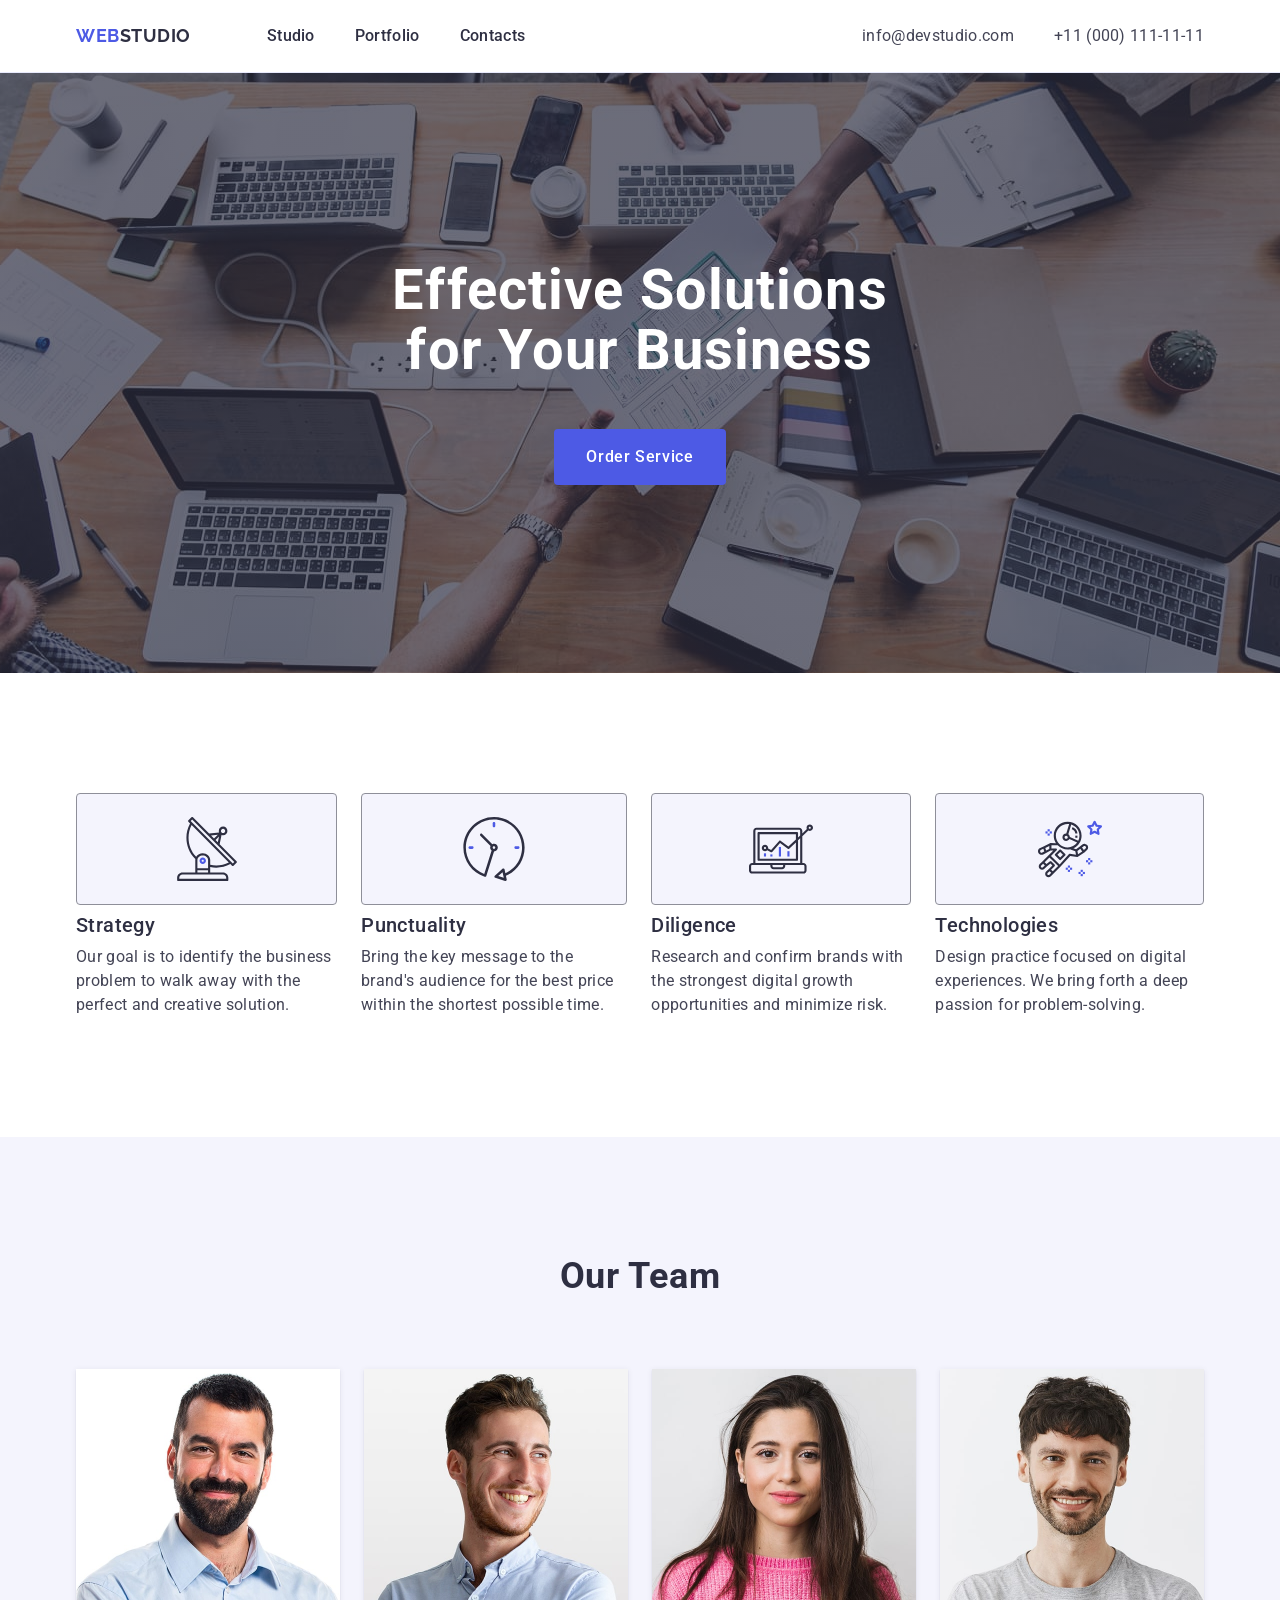
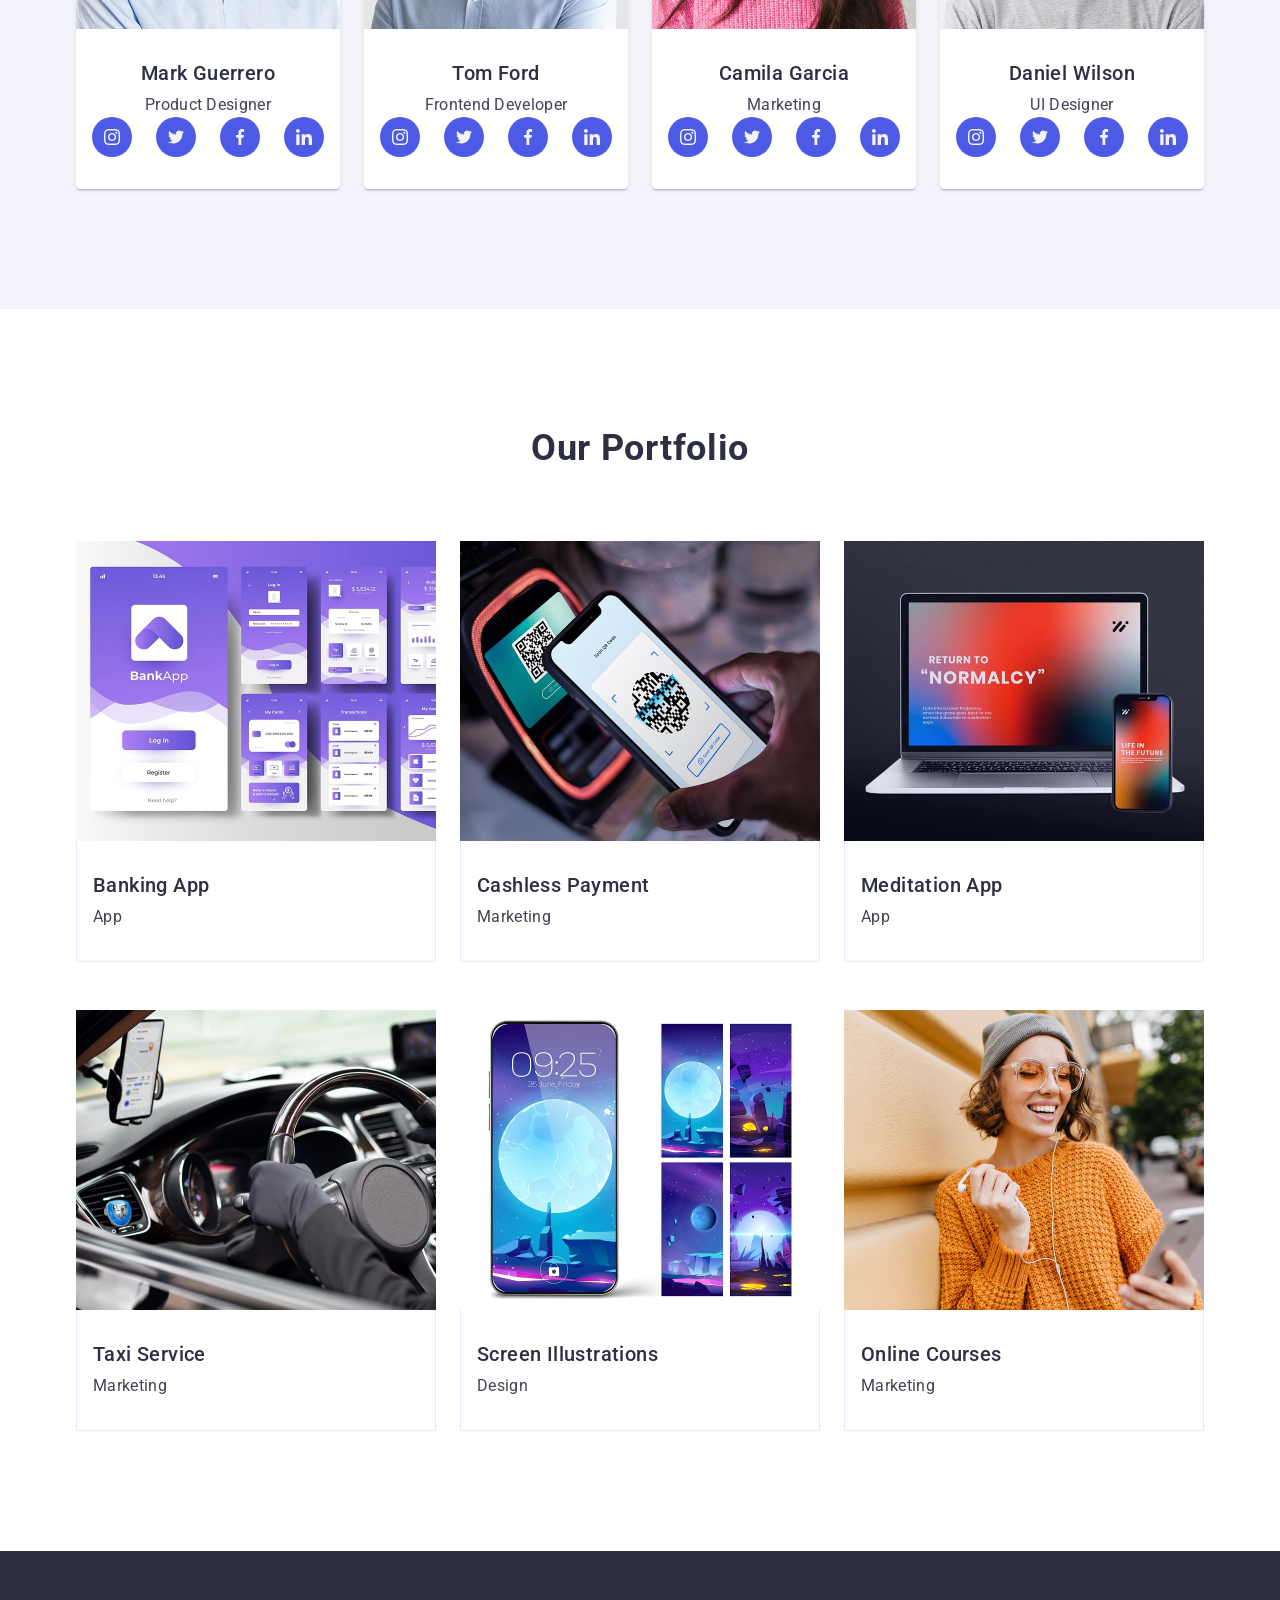
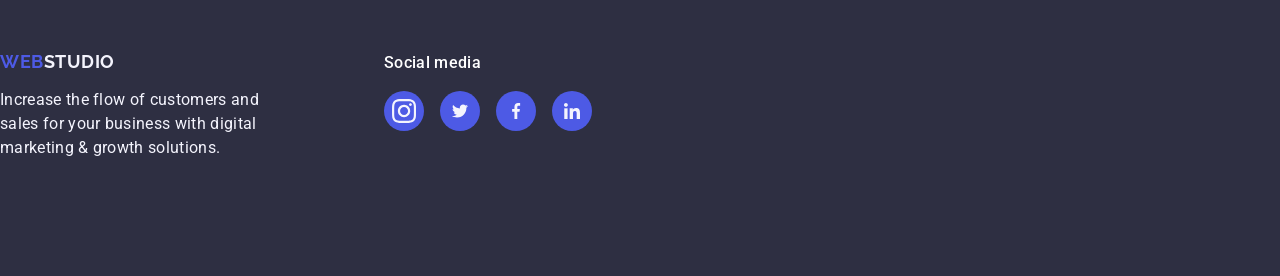
==== index.html @ bff638e1 "hw-4" ====
<!DOCTYPE html>
<html lang="en">
<head>
    <meta charset="UTF-8">
    <meta name="viewport" content="width=device-width, initial-scale=1.0">
    <title>Document</title>
    <link rel="stylesheet" href="https://cdnjs.cloudflare.com/ajax/libs/modern-normalize/3.0.1/modern-normalize.min.css" integrity="sha512-q6WgHqiHlKyOqslT/lgBgodhd03Wp4BEqKeW6nNtlOY4quzyG3VoQKFrieaCeSnuVseNKRGpGeDU3qPmabCANg==" crossorigin="anonymous" referrerpolicy="no-referrer" />
    <link rel="preconnect" href="https://fonts.googleapis.com">
    <link rel="preconnect" href="https://fonts.gstatic.com" crossorigin>
    <link href="https://fonts.googleapis.com/css2?family=Raleway:wght@700&family=Roboto:wght@100..900&display=swap" rel="stylesheet">
    <link rel="stylesheet" href="./css/styles.css">
</head>
<body>
   <header class="page-header">
    <div class="container header-container">
        <nav class="header-nav">
            <a class="logo header-logo" href="./index.html">Web<span class="logo-part">Studio</span></a>
            <ul class="nav-list">
                <li class="nav-item">
                    <a class="nav-link" href="./index.html">Studio</a>
                </li>
                <li class="nav-item">
                    <a class="nav-link" href="">Portfolio</a>
                </li>
                <li class="nav-item">
                    <a class="nav-link" href="">Contacts</a>
                </li>
            </ul>
        </nav>
    <address class="contacts">
    <ul class="contacts-list">
        <li class="contacts-item">
           <a class="contacts-link" href="mailto:info@devstudio.com"> info@devstudio.com</a>
        </li>
        <li class="contacts-item">
            <a class="contacts-link" href="tel:+110001111111">+11 (000) 111-11-11</a>
        </li>
    </ul>
</address>
</div>
   </header> 
   <main>

    <section class="hero-banner" id="hero-banner">
    <div class="container">
            <h1 class="hero-title">Effective Solutions for Your Business</h1>
            <button class="hero-button" type="button">Order Service</button>
            </div>
    </section>
<section class="benefits" id="benefits">
    <div class="container">
        <h2 class="visually-hidden">none</h2> 
            <ul class="benefits-list">
                <li class="benefits-list-item">
                    <div class="benefits-image">
                <svg class="benefits-list-image" width="64" height="64">
                  <use href="./images/icons.svg#icon-antenna"></use>
                </svg>
                </div>
                <h3 class="benefits-title">Strategy</h3>
                    <p class="benefits-list-item-text">Our goal is to identify the business problem to walk away with the perfect and creative solution.</p>
                </li>
                <li class="benefits-list-item">
                    <div class="benefits-image">
                    <svg class="benefits-list-image"  width="64" height="64">
                      <use href="./images/icons.svg#icon-clock"></use>
                    </svg>
                    </div>
                <h3 class="benefits-title">Punctuality</h3>
                    <p class="benefits-list-item-text">Bring the key message to the brand's audience for the best price within the shortest possible time.</p>
                </li>
                <li class="benefits-list-item">
                    <div class="benefits-image">
                    <svg class="benefits-list-image" width="64" height="64">
                      <use href="./images/icons.svg#icon-diagram"></use>
                    </svg>
                    </div>
                    <h3 class="benefits-title">Diligence</h3>
                <p class="benefits-list-item-text">Research and confirm brands with the strongest digital growth opportunities and minimize risk.</p>
                </li>
                <li class="benefits-list-item">
                    <div class="benefits-image">
                    <svg class="benefits-list-image" width="64" height="64">
                      <use href="./images/icons.svg#icon-astronaut"></use>
                    </svg>
                    </div>
                    <h3 class="benefits-title">Technologies</h3>
                    <p class="benefits-list-item-text">Design practice focused on digital experiences. We bring forth a deep passion for problem-solving.</p>
                </li>
                    </ul>
                </div>
    </section>
    <section class="team" id="ourteam">
        <div class="container">
            <h2 class="team-title">Our Team</h2>
            <ul class="team-list">
                <li class="team-list-item">
                    <img src="./images/markguerrero.jpg" alt="Marck Guerrero"  width="264" height="260">
                     <div class="team-content">
                        <h3 class="team-name-title">Mark Guerrero</h3>
                    <p class="team-text">Product Designer</p>
                     <ul class="team-social-list">
                        <li class="team-social-item">
                            <a class="team-social-link" href="" >
                            <svg class="team-social-item-icon" width="16" height="16">
                              <use href="./images/icons.svg#icon-instagram"></use>
                            </svg>
                        </a>
                        </li>
                        <li class="team-social-item">
                             <a class="team-social-link" href="" >
                              <svg class="team-social-item-icon" width="16" height="16">
                              <use href="./images/icons.svg#icon-twitter"></use>
                            </svg>
                            </a>
                        </li>
                        <li class="team-social-item"> 
                            <a class="team-social-link" href="" >
                              <svg class="team-social-item-icon" width="16" height="16">
                              <use href="./images/icons.svg#icon-facebook"></use>
                            </svg>
                            </a>
                        </li>
                        <li class="team-social-item">
                             <a class="team-social-link" href="" >
                              <svg class="team-social-item-icon" width="16" height="16">
                              <use href="./images/icons.svg#icon-linkedin"></use>
                            </svg>
                            </a>
                        </li>
                    </ul>
                    </div>
                <li class="team-list-item">
                    <img src="./images/tomford.jpg" alt="Tom Ford" width="264" height="260">
                    <div class="team-content">
                        <h3 class="team-name-title">Tom Ford</h3>
                    <p class="team-text">Frontend Developer</p>
                    <ul class="team-social-list">
                        <li class="team-social-item">
                            <a class="team-social-link" href="" >
                            <svg class="team-social-item-icon" width="16" height="16">
                              <use href="./images/icons.svg#icon-instagram"></use>
                            </svg>
                        </a>
                        </li>
                        <li class="team-social-item">
                             <a class="team-social-link" href="" >
                              <svg class="team-social-item-icon" width="16" height="16">
                              <use href="./images/icons.svg#icon-twitter"></use>
                            </svg>
                            </a>
                        </li>
                        <li class="team-social-item"> 
                            <a class="team-social-link" href="" >
                              <svg class="team-social-item-icon" width="16" height="16">
                              <use href="./images/icons.svg#icon-facebook"></use>
                            </svg>
                            </a>
                        </li>
                        <li class="team-social-item">
                             <a class="team-social-link" href="" >
                              <svg class="team-social-item-icon" width="16" height="16">
                              <use href="./images/icons.svg#icon-linkedin"></use>
                            </svg>
                            </a>
                        </li>
                    </ul>
                    </div>
                </li>
                <li class="team-list-item">
                    <img src="./images/camilagarcia.jpg" alt="Camila Garcia" width="264" height="260">
                    <div class="team-content">
                        <h3 class="team-name-title">Camila Garcia</h3>
                        <p class="team-text">Marketing</p>
                         <ul class="team-social-list">
                        <li class="team-social-item">
                            <a class="team-social-link" href="" >
                            <svg class="team-social-item-icon" width="16" height="16">
                              <use href="./images/icons.svg#icon-instagram"></use>
                            </svg>
                        </a>
                        </li>
                        <li class="team-social-item">
                             <a class="team-social-link" href="" >
                              <svg class="team-social-item-icon" width="16" height="16">
                              <use href="./images/icons.svg#icon-twitter"></use>
                            </svg>
                            </a>
                        </li>
                        <li class="team-social-item"> 
                            <a class="team-social-link" href="" >
                              <svg class="team-social-item-icon" width="16" height="16">
                              <use href="./images/icons.svg#icon-facebook"></use>
                            </svg>
                            </a>
                        </li>
                        <li class="team-social-item">
                             <a class="team-social-link" href="" >
                              <svg class="team-social-item-icon" width="16" height="16">
                              <use href="./images/icons.svg#icon-linkedin"></use>
                            </svg>
                            </a>
                        </li>
                    </ul>
                    </div>
                </li>
                <li class="team-list-item">
                    <img src="./images/danielwilson.jpg" alt="Daniel Wilson" width="264" height="260">
                    <div class="team-content"><h3 class="team-name-title">Daniel Wilson</h3>
                    <p class="team-text">UI Designer</p>
                     <ul class="team-social-list">
                        <li class="team-social-item">
                            <a class="team-social-link" href="" >
                            <svg class="team-social-item-icon" width="16" height="16">
                              <use href="./images/icons.svg#icon-instagram"></use>
                            </svg>
                        </a>
                        </li>
                        <li class="team-social-item">
                             <a class="team-social-link" href="" >
                              <svg class="team-social-item-icon" width="16" height="16">
                              <use href="./images/icons.svg#icon-twitter"></use>
                            </svg>
                            </a>
                        </li>
                        <li class="team-social-item"> 
                            <a class="team-social-link" href="" >
                              <svg class="team-social-item-icon" width="16" height="16">
                              <use href="./images/icons.svg#icon-facebook"></use>
                            </svg>
                            </a>
                        </li>
                        <li class="team-social-item">
                             <a class="team-social-link" href="" >
                              <svg class="team-social-item-icon" width="16" height="16">
                              <use href="./images/icons.svg#icon-linkedin"></use>
                            </svg>
                            </a>
                        </li>
                    </ul>
                    </div>
                </li>
            </ul>
            </div>
    </section>    
    <section class="ourportfolio" id="ourportfolio">
        <div class="container">
            <h2 class="ourportfolio-title">Our Portfolio</h2>
            <ul class="ourportfolio-list">
                <li  class="ourportfolio-list-item">
                    <img src="./images/bankapp.jpg" alt="Banking App" width="360" height="300">
                    <div class="ourportfolio-content">
                        <h3 class="ourportfolio-list-item-title">Banking App</h3>
                        <p  class="ourportfolio-list-item-text">App</p>
                    </div>
                </li>
                <li class="ourportfolio-list-item">
                    <img src="./images/terminal.jpg" alt="Terminal" width="360" height="300">
                <div class="ourportfolio-content">
                    <h3 class="ourportfolio-list-item-title">Cashless Payment</h3>
                        <p class="ourportfolio-list-item-text">Marketing</p>
                </div>
                </li>
                <li class="ourportfolio-list-item">
                    <img src="./images/laptop.jpg" alt="Laptop" width="360" height="300">
                    <div class="ourportfolio-content">
                        <h3 class="ourportfolio-list-item-title">Meditation App</h3>
                        <p class="ourportfolio-list-item-text">App</p>
                    </div>
                </li>
                <li class="ourportfolio-list-item">
                    <img src="./images/gps.jpg" alt="gps" width="360" height="300">
                    <div class="ourportfolio-content">
                        <h3 class="ourportfolio-list-item-title">Taxi Service</h3>
                        <p class="ourportfolio-list-item-text">Marketing</p>
                    </div>
                </li>
                <li class="ourportfolio-list-item">
                    <img src="./images/mobile.jpg" alt="Mobile" width="360" height="300">
                    <div class="ourportfolio-content">
                        <h3 class="ourportfolio-list-item-title">Screen Illustrations</h3>
                        <p class="ourportfolio-list-item-text">Design</p>
                    </div>
                </li>
                <li class="ourportfolio-list-item">
                    <img src="./images/yellow.jpg" alt="Girl in yellow" width="360" height="300">
                    <div class="ourportfolio-content">
                        <h3 class="ourportfolio-list-item-title">Online Courses</h3>
                        <p class="ourportfolio-list-item-text">Marketing</p>
                    </div>
                </li>
            </ul>
            </div>
    </section>
   </main>
   <footer class="page-footer">
<div class="footer-container">
    <div class="footer-logo-content">
    <a class="logo footer-logo" href="./index.html">Web<span class="logo-part">Studio</span></a>
    <p class="footer-text">Increase the flow of customers and sales for your business with digital marketing & growth solutions.</p>
    </div>
    <div class="footer-social-content" >
    <p class="footer-social-title">Social media</p>
    <ul class="footer-social-list">
                        <li class="footer-social-item">
                            <a class="footer-social-link" href="" >
                            <svg class="footer-social-item-icon" width="24" height="24">
                              <use href="./images/icons.svg#icon-instagram"></use>
                            </svg>
                        </a>
                        </li>
                        <li class="footer-social-item">
                             <a class="footer-social-link" href="" >
                              <svg class="footer-social-item-icon" width="16" height="16">
                              <use href="./images/icons.svg#icon-twitter"></use>
                            </svg>
                            </a>
                        </li>
                        <li class="footer-social-item"> 
                            <a class="footer-social-link" href="" >
                              <svg class="footer-social-item-icon" width="16" height="16">
                              <use href="./images/icons.svg#icon-facebook"></use>
                            </svg>
                            </a>
                        </li>
                        <li class="footer-social-item">
                             <a class="footer-social-link" href="" >
                              <svg class="footer-social-item-icon" width="16" height="16">
                              <use href="./images/icons.svg#icon-linkedin"></use>
                            </svg>
                            </a>
                        </li>
                    </ul>
   </div>
</div>
   </footer>
   
</body>
</html>
---- css/styles.css ----
body {
    font-family: "Roboto", sans-serif;
    color: #434455;
    background-color: #fff;
}

ul, ol {
    list-style-type: none;
}

a {
    text-decoration: none;
}
p, ul, ol, h1, h2, h3, h4, h5, h6 {
    margin: 0;
    padding: 0;
}
img {
  display: block;
}
.container {
    width: 1158px;
    padding: 0 15px;
    margin: 0 auto;
}
/* logo */
.logo {
font-family: "Raleway", sans-serif;
font-weight: 700;
font-size: 18px;
line-height: 1.17;
letter-spacing: 0.03em;
text-transform: uppercase;
color: #4d5ae5;
}
.header-logo {
   padding: 24px 0;
   margin-right: 76px; 
}
/* header */
.header-logo .logo-part {
    color: #2e2f42;
}
.page-header {
border-bottom: 1px solid #e7e9fc;
}
.header-container {
    display: flex;
    align-items: center;
}
.header-nav {
    display: flex;
    align-items: center;
}

/* nav */
.nav-link {
font-weight: 500;
font-size: 16px;
line-height: 1.5;
letter-spacing: 0.02em;
color: #2e2f42;
padding: 24px 0;
display: block;
}
.nav-list {
    display: flex;
    align-items: center;
    gap: 40px;
}

.contacts {
    font-style: normal;
    margin-left: auto;
}

.contacts-link {
font-size: 16px;
line-height: 1.5;
letter-spacing: 0.02em;
color: #434455;
padding: 24px 0;
display: block;
}

.contacts-link:hover,
.contacts-link:focus,
.nav-link:hover,
.nav-link:focus {
    color: #404bbf;
}
.contacts-list {
display: flex;
align-items: center;
gap: 40px;
}

/* hero */

.hero-banner {
background-image:  linear-gradient(rgba(46, 47, 66, 0.7), rgba(46, 47, 66, 0.7)), 
url(../images/hero-baner.jpg);
padding: 188px 0;
background-repeat: no-repeat;
background-position: center;
background-size: cover;
max-width: 1440px;
margin: 0 auto;
}
.hero-title {
font-weight: 700;
font-size: 56px;
line-height: 1.07;
letter-spacing: 0.02em;
text-align: center;
color: #fff;
display: flex;
align-items: center;
margin: 0 auto;
max-width: 496px;
}
.hero-button {
background-color: #4D5AE5;
font-weight: 500;
font-size: 16px;
line-height: 1.5;
letter-spacing: 0.04em;
color: #fff;
cursor: pointer;
margin-top: 48px;
display: block;
align-items: center;
margin-left: auto;
margin-right: auto;
padding: 16px 32px;
min-width: 169px;
height: 56px;
border: none;
border-radius: 4px;
transition: background-color 250ms cubic-bezier(0.4, 0, 0.2, 1);
}
.hero-button:hover,
.hero-button:focus {
    background-color: #404BBF
}

/* benefits */
.visually-hidden {
  position: absolute;
  width: 1px;
  height: 1px;
  margin: -1px;
  border: 0;
  padding: 0;
  white-space: nowrap;
  clip-path: inset(100%);
  clip: rect(0, 0, 0, 0);
  overflow: hidden;
}

.benefits {
padding: 120px 0;
}

.benefits-list {
    display: flex;
    align-items: center;
    gap: 24px;

}

.benefits-list-item {
width: calc((100%-72px)/4);

}
.benefits-image {
display: flex;
border: 1px solid #8e8f99;
border-radius: 4px;
background-color: #f4f4fd;
align-items: center;
justify-content: center;
height: 112px;
margin-bottom: 8px; 
}
.benefits-title {
font-weight: 500;
font-size: 20px;
line-height: 1.2;
letter-spacing: 0.02em;
color: #2e2f42;
margin-bottom: 8px;
margin-top: 8px;
}

.benefits-list-item-text {
font-weight: 400;
font-size: 16px;
line-height: 1.5;
letter-spacing: 0.02em;
color: #434455;
}

/* team */
.team {
background-color: #F4F4FD;
padding: 120px 0;
}
.team-title {
font-size: 36px;
line-height: 1.11;
letter-spacing: 0.02em;
text-align: center;
color: #2e2f42;
 text-transform: capitalize;
 margin-bottom: 72px;
}
.team-list {
display: flex;
align-items: center;
gap: 24px;
}
.team-list-item {
background-color: #FFFFFF;
width: calc((100%-72px)/4);
border-radius: 0 0 4px 4px;
 box-shadow: 0px 1px 6px rgba(46, 47, 66, 0.08),
 0px 1px 1px rgba(46, 47, 66, 0.16), 0px 2px 1px rgba(46, 47, 66, 0.08);
}
.team-content {
    padding: 32px 0;
}
.team-name-title {
font-weight: 500;
font-size: 20px;
line-height: 1.2;
letter-spacing: 0.02em;
text-align: center;
color: #2e2f42;
margin-bottom: 8px
}
.team-text {
font-weight: 400;
font-size: 16px;
line-height: 1.5;
letter-spacing: 0.02em;
text-align: center;
color: #434455;
}
.team-social-list {
display: flex;
gap: 24px;
justify-content: center;
}
.team-social-item {
background-color 250ms cubic-bezier(0.4, 0, 0.2, 1); 
}
.team-social-link {
background-color: #4d5ae5;
border-radius: 50%;
width: 40px;
height: 40px;
display: flex;
justify-content: center;
align-items: center;

}
.team-social-link:hover {
background-color: #404bbf; 
}
.team-social-link:focus {
background-color: #404bbf;
}
.team-social-item-icon {    
fill: #f4f4fd;
}
/* ourportfolio */

.ourportfolio {
padding: 120px 0;

}
.ourportfolio-title {
font-size: 36px;
line-height: 1.11111;
letter-spacing: 0.02em;
text-align: center;
color: #2e2f42;
line-height: 1.11;
text-transform: capitalize;
margin-bottom: 72px;
}
.ourportfolio-list{
display: flex;
align-items: center;
flex-wrap: wrap;
column-gap: 24px;
row-gap: 48px;


}
.ourportfolio-list-item {
 width: calc((100% - 48px)/3)


}
.ourportfolio-list-item:hover {
    box-shadow: 0 2px 1px 0 rgba(46, 47, 66, 0.08);
}
.ourportfolio-content {
    padding: 32px 16px;
    border: 1px solid #e7e9fc;
    border-top: none; 
}
.ourportfolio-list-item-title {
font-weight: 500;
font-size: 20px;
line-height: 1.2;
letter-spacing: 0.02em;
color: #2e2f42;
margin-bottom: 8px


}
.ourportfolio-list-item-text {
font-weight: 400;
font-size: 16px;
line-height: 1.5;
letter-spacing: 0.02em;
color: #434455;
}

/* footer */
.footer-container {
display: flex;
 align-items: baseline;
}
.page-footer {
 background-color: #2e2f42;
 padding: 100px 0;
}
.footer-logo {
display: inline-block;
margin-bottom: 16px; 
}
.footer-logo .logo-part {
color: #f4f4fd;
}
.footer-text {
line-height: 1.5;
letter-spacing: 0.02em;
color: #f4f4fd;
width: 264px;
margin-bottom: 16px;
}
.footer-logo-content {
margin-right: 120px;
}
.footer-social-title {
font-weight: 500;
font-size: 16px;
line-height: 1.5;
letter-spacing: 0.02em;
color: #fff;
margin-bottom: 16px; 
}
.footer-social-list {
gap: 16px;
display: flex;
justify-content: center;
}
.footer-social-item {

}
.footer-social-link {
background-color: #4d5ae5;
border-radius: 50%;
width: 40px;
height: 40px;
display: flex;
justify-content: center;
align-items: center;
background-color 250ms cubic-bezier(0.4, 0, 0.2, 1);   
}
.footer-social-item-icon {
fill: #f4f4fd;
}
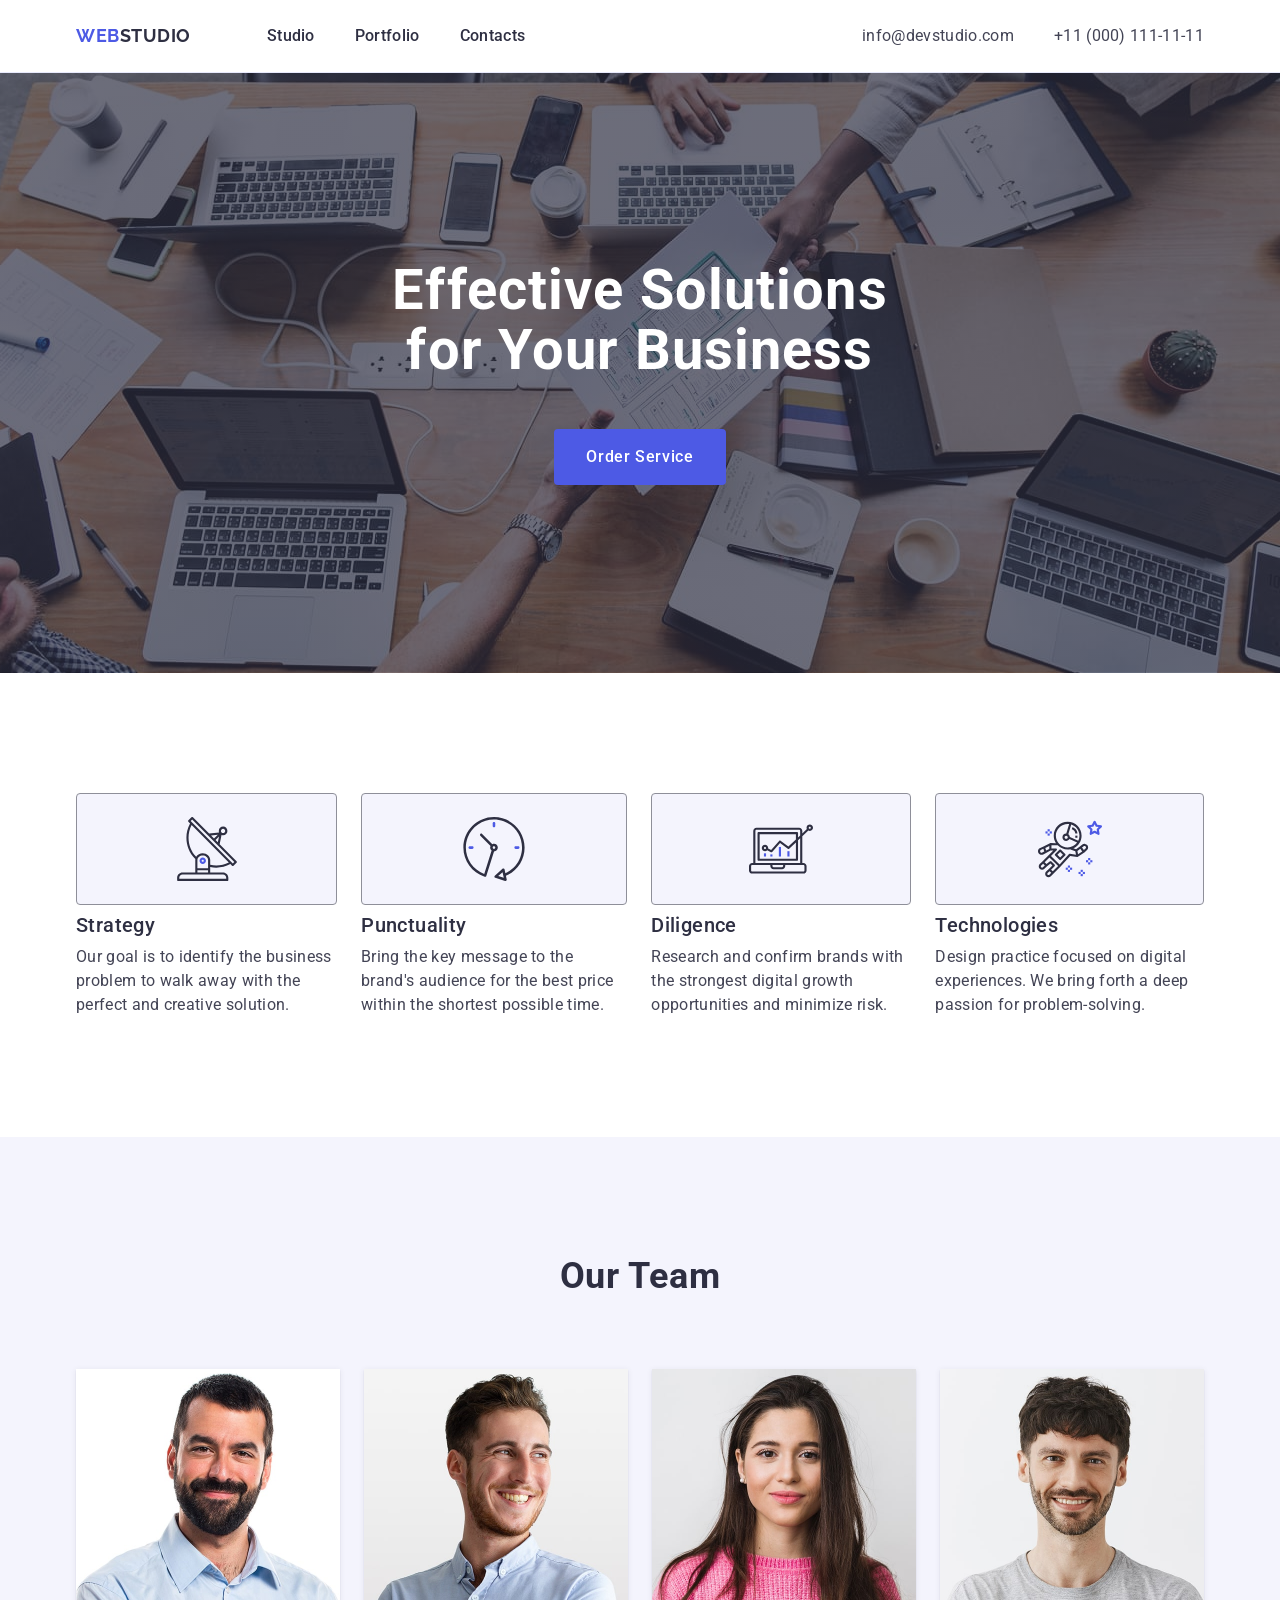
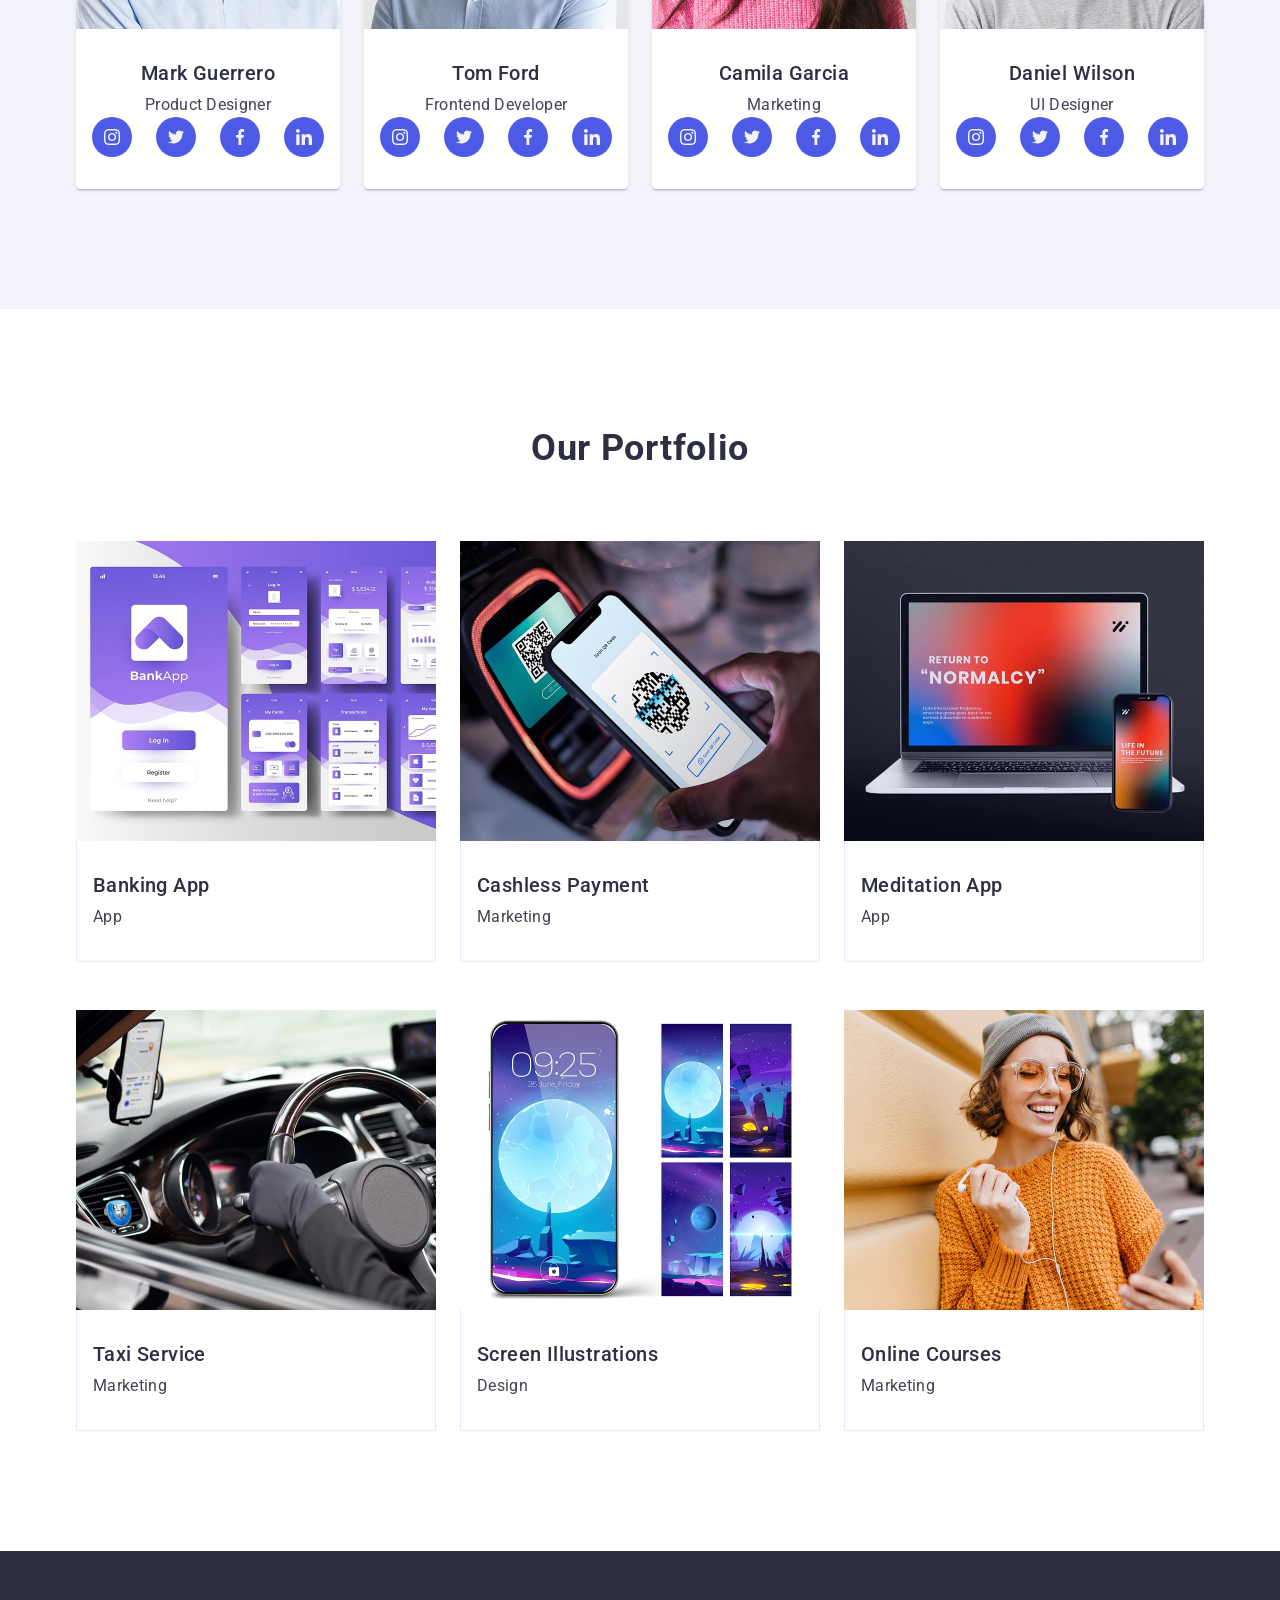
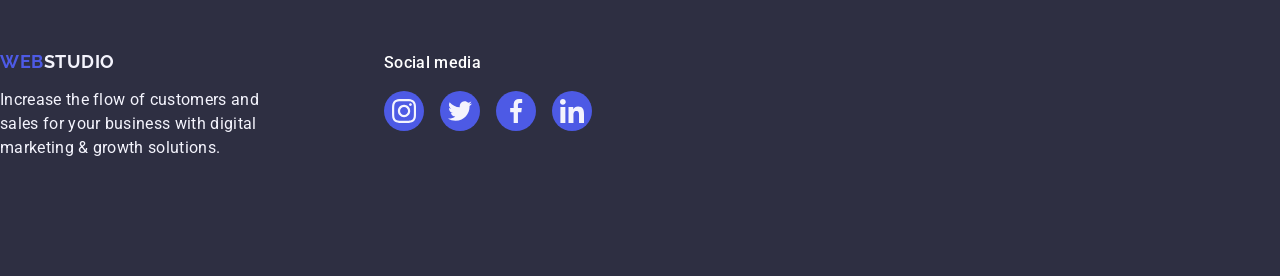
==== commit 0e91a54b: "hw-4" ====
--- a/index.html
+++ b/index.html
@@ -311,21 +311,21 @@
                         </li>
                         <li class="footer-social-item">
                              <a class="footer-social-link" href="" >
-                              <svg class="footer-social-item-icon" width="16" height="16">
+                              <svg class="footer-social-item-icon" width="24" height="24">
                               <use href="./images/icons.svg#icon-twitter"></use>
                             </svg>
                             </a>
                         </li>
                         <li class="footer-social-item"> 
                             <a class="footer-social-link" href="" >
-                              <svg class="footer-social-item-icon" width="16" height="16">
+                              <svg class="footer-social-item-icon" width="24" height="24">
                               <use href="./images/icons.svg#icon-facebook"></use>
                             </svg>
                             </a>
                         </li>
                         <li class="footer-social-item">
                              <a class="footer-social-link" href="" >
-                              <svg class="footer-social-item-icon" width="16" height="16">
+                              <svg class="footer-social-item-icon" width="24" height="24">
                               <use href="./images/icons.svg#icon-linkedin"></use>
                             </svg>
                             </a>
--- a/css/styles.css
+++ b/css/styles.css
@@ -253,7 +253,7 @@
 justify-content: center;
 }
 .team-social-item {
-background-color 250ms cubic-bezier(0.4, 0, 0.2, 1); 
+
 }
 .team-social-link {
 background-color: #4d5ae5;
@@ -263,6 +263,7 @@
 display: flex;
 justify-content: center;
 align-items: center;
+background-color: 250ms cubic-bezier(0.4, 0, 0.2, 1); 
 
 }
 .team-social-link:hover {
@@ -380,7 +381,7 @@
 display: flex;
 justify-content: center;
 align-items: center;
-background-color 250ms cubic-bezier(0.4, 0, 0.2, 1);   
+background-color: 250ms cubic-bezier(0.4, 0, 0.2, 1);   
 }
 .footer-social-item-icon {
 fill: #f4f4fd;
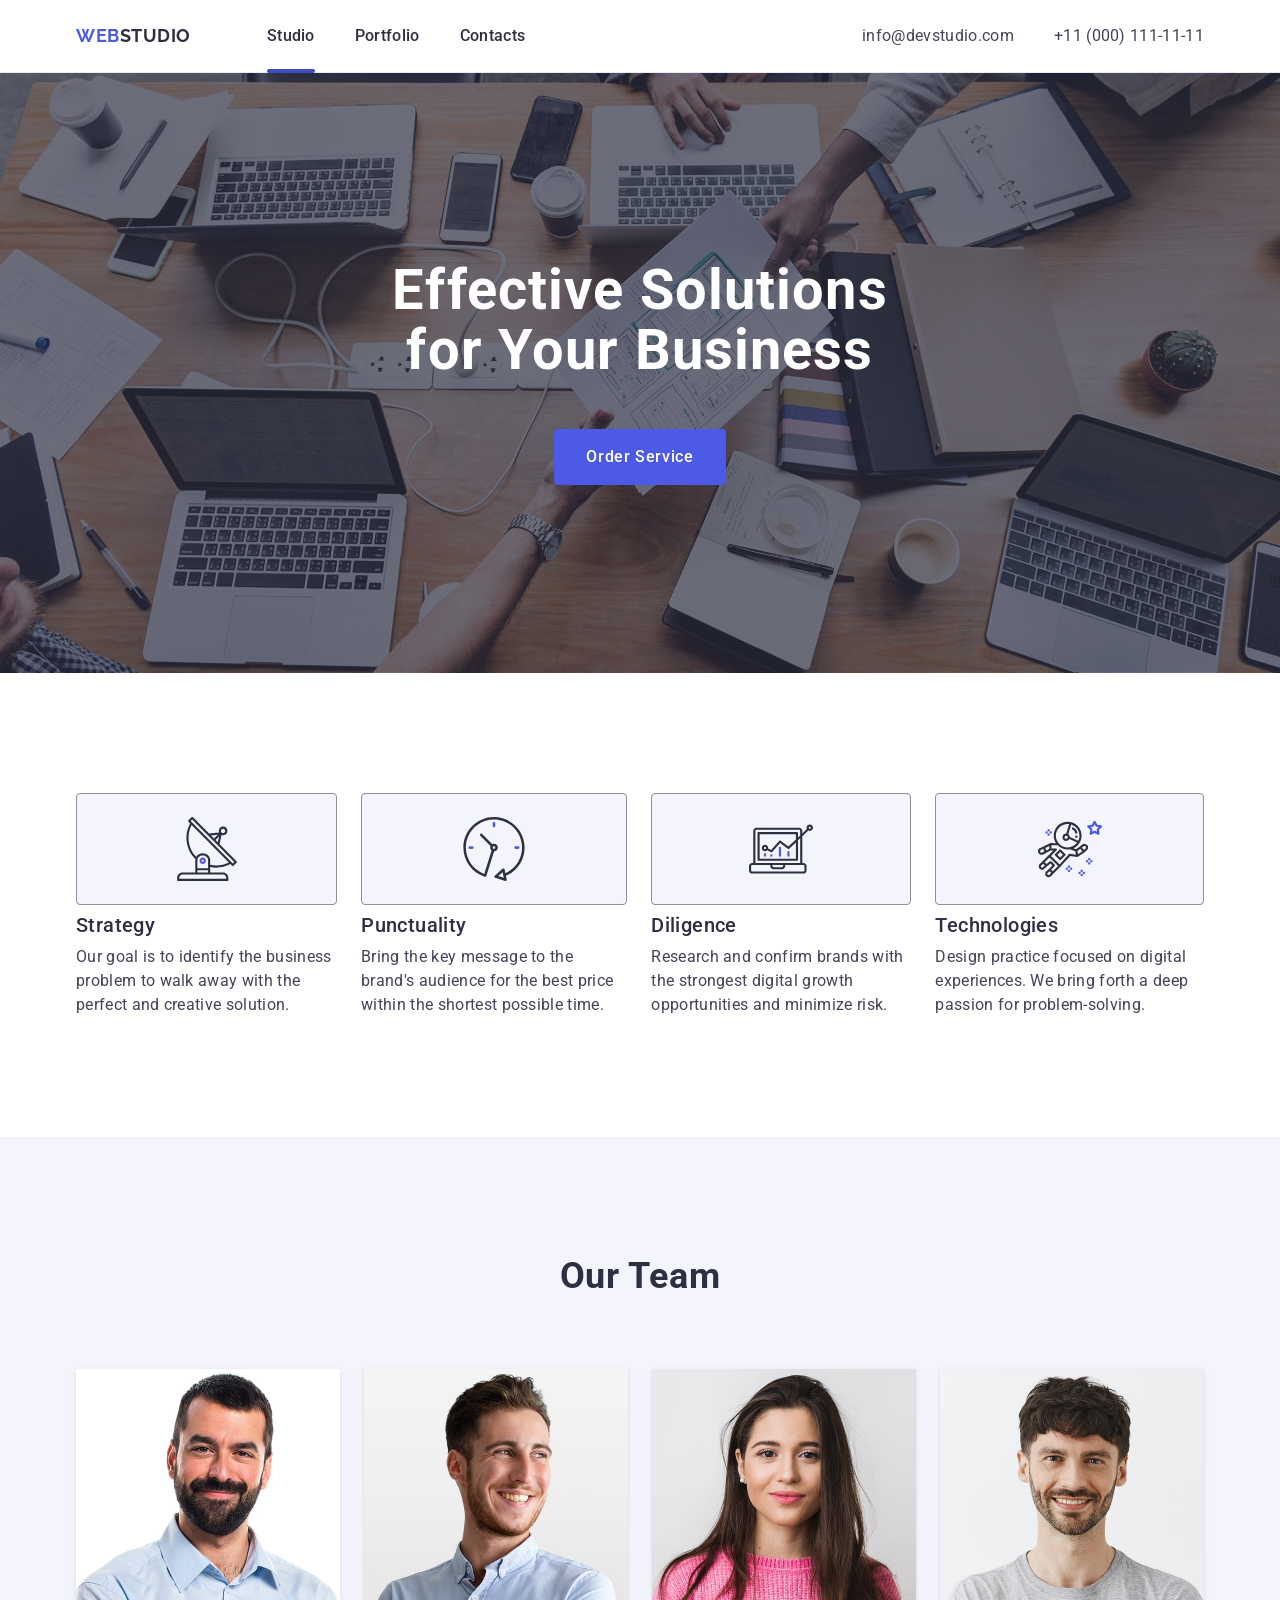
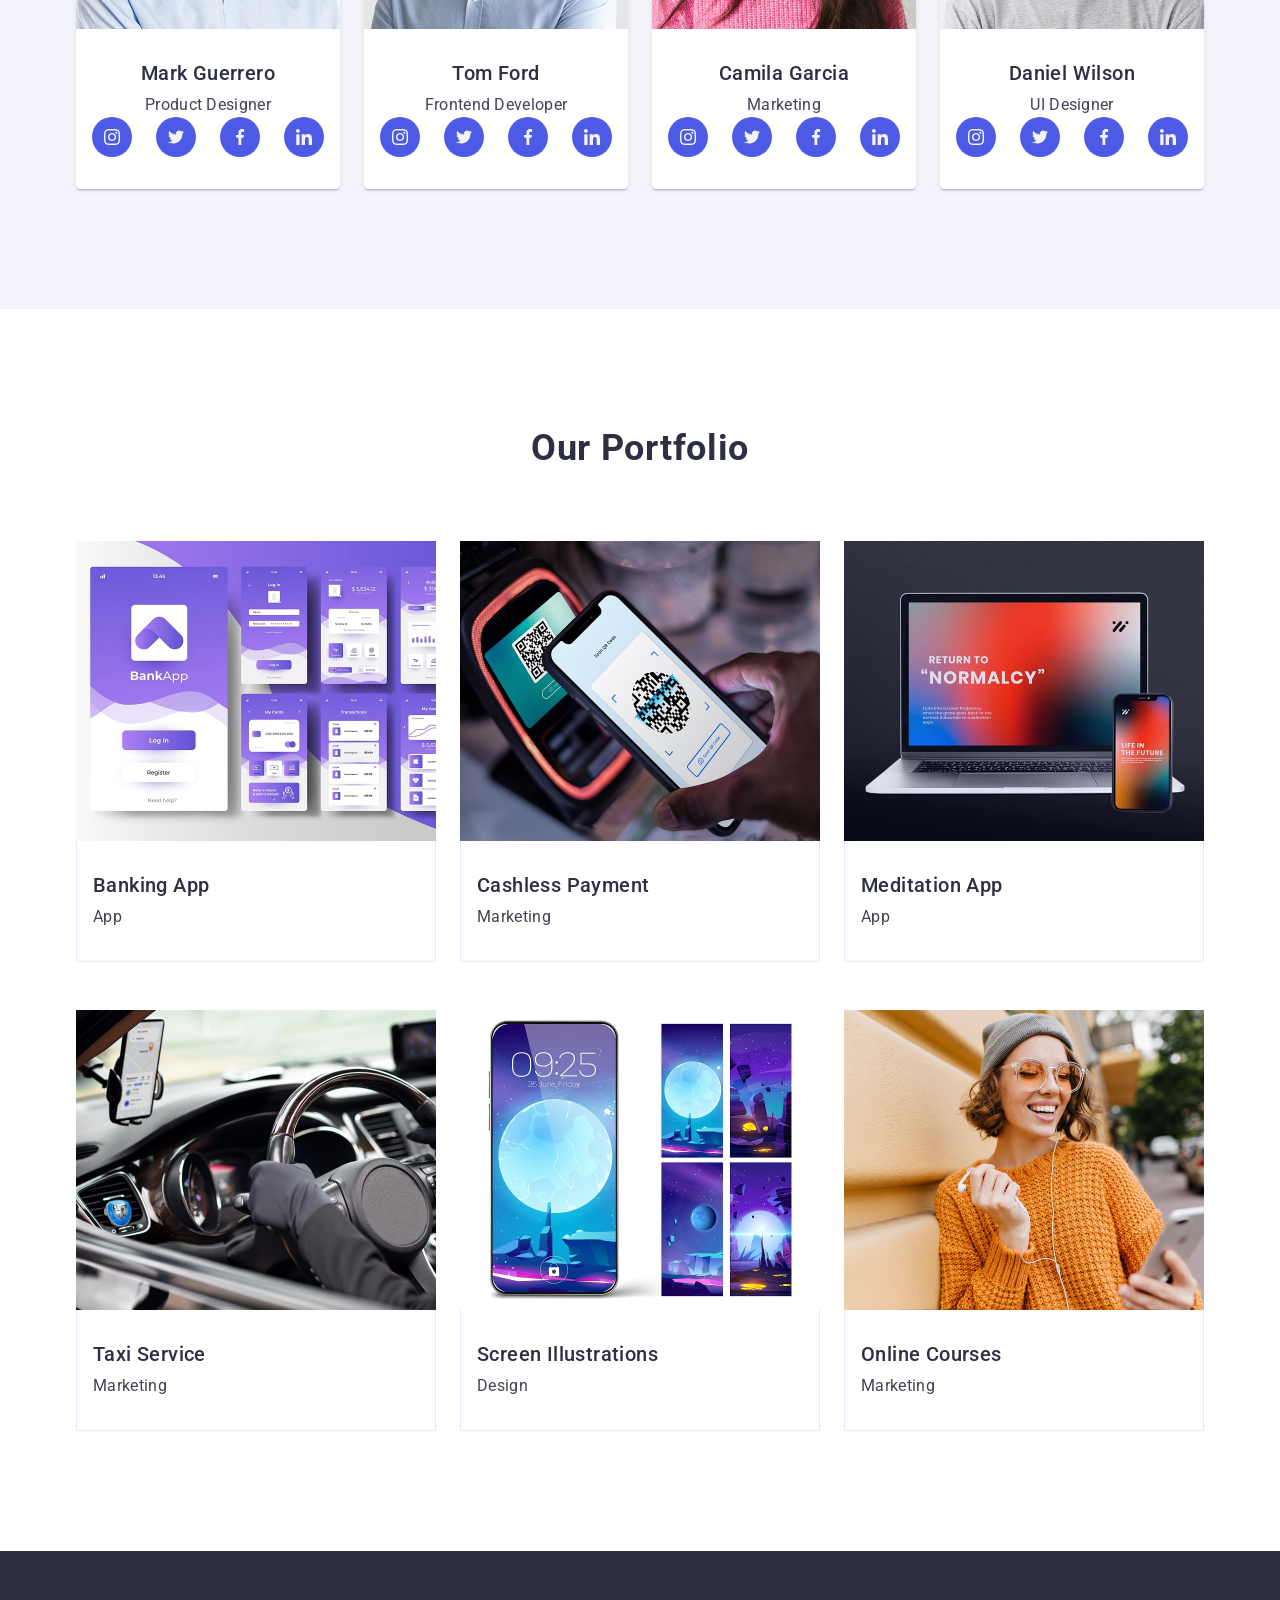
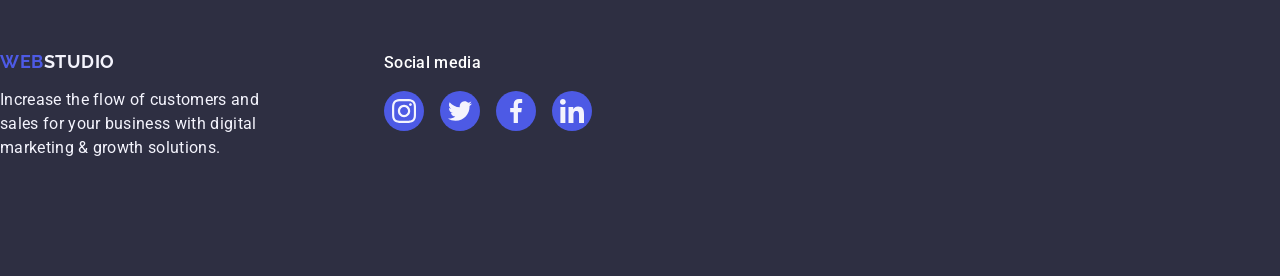
==== commit f9d9ceee: "hw-4" ====
--- a/index.html
+++ b/index.html
@@ -17,7 +17,7 @@
             <a class="logo header-logo" href="./index.html">Web<span class="logo-part">Studio</span></a>
             <ul class="nav-list">
                 <li class="nav-item">
-                    <a class="nav-link" href="./index.html">Studio</a>
+                    <a class="nav-link active" href="./index.html">Studio</a>
                 </li>
                 <li class="nav-item">
                     <a class="nav-link" href="">Portfolio</a>
@@ -47,7 +47,7 @@
             <button class="hero-button" type="button">Order Service</button>
             </div>
     </section>
-<section class="benefits" id="benefits">
+    <section class="benefits" id="benefits">
     <div class="container">
         <h2 class="visually-hidden">none</h2> 
             <ul class="benefits-list">
@@ -248,42 +248,60 @@
             <h2 class="ourportfolio-title">Our Portfolio</h2>
             <ul class="ourportfolio-list">
                 <li  class="ourportfolio-list-item">
-                    <img src="./images/bankapp.jpg" alt="Banking App" width="360" height="300">
+                    <div class="overlay">
+                    <img class="ourportfolio-img" src="./images/bankapp.jpg" alt="Banking App" width="360" height="300">
+                    <p class="overlay-text">14 Stylish and User-Friendly App Design Concepts · Task Manager App · Calorie Tracker App · Exotic Fruit Ecommerce App · Cloud Storage App</p>
+                    </div>
                     <div class="ourportfolio-content">
                         <h3 class="ourportfolio-list-item-title">Banking App</h3>
                         <p  class="ourportfolio-list-item-text">App</p>
                     </div>
                 </li>
                 <li class="ourportfolio-list-item">
+                    <div class="overlay">
                     <img src="./images/terminal.jpg" alt="Terminal" width="360" height="300">
+                    <p class="overlay-text">14 Stylish and User-Friendly App Design Concepts · Task Manager App · Calorie Tracker App · Exotic Fruit Ecommerce App · Cloud Storage App</p>
+                    </div>
                 <div class="ourportfolio-content">
                     <h3 class="ourportfolio-list-item-title">Cashless Payment</h3>
                         <p class="ourportfolio-list-item-text">Marketing</p>
                 </div>
                 </li>
                 <li class="ourportfolio-list-item">
+                    <div class="overlay">
                     <img src="./images/laptop.jpg" alt="Laptop" width="360" height="300">
+                    <p class="overlay-text">14 Stylish and User-Friendly App Design Concepts · Task Manager App · Calorie Tracker App · Exotic Fruit Ecommerce App · Cloud Storage App</p>
+                    </div>
                     <div class="ourportfolio-content">
                         <h3 class="ourportfolio-list-item-title">Meditation App</h3>
                         <p class="ourportfolio-list-item-text">App</p>
                     </div>
                 </li>
                 <li class="ourportfolio-list-item">
+                    <div class="overlay">
                     <img src="./images/gps.jpg" alt="gps" width="360" height="300">
+                    <p class="overlay-text">14 Stylish and User-Friendly App Design Concepts · Task Manager App · Calorie Tracker App · Exotic Fruit Ecommerce App · Cloud Storage App</p>
+                    </div>
                     <div class="ourportfolio-content">
                         <h3 class="ourportfolio-list-item-title">Taxi Service</h3>
                         <p class="ourportfolio-list-item-text">Marketing</p>
                     </div>
                 </li>
                 <li class="ourportfolio-list-item">
+                    <div class="overlay">
                     <img src="./images/mobile.jpg" alt="Mobile" width="360" height="300">
+                    <p class="overlay-text">14 Stylish and User-Friendly App Design Concepts · Task Manager App · Calorie Tracker App · Exotic Fruit Ecommerce App · Cloud Storage App</p>
+                    </div>
                     <div class="ourportfolio-content">
                         <h3 class="ourportfolio-list-item-title">Screen Illustrations</h3>
                         <p class="ourportfolio-list-item-text">Design</p>
                     </div>
                 </li>
                 <li class="ourportfolio-list-item">
+                    <div class="overlay">
                     <img src="./images/yellow.jpg" alt="Girl in yellow" width="360" height="300">
+                     <p class="overlay-text">14 Stylish and User-Friendly App Design Concepts · Task Manager App · Calorie Tracker App · Exotic Fruit Ecommerce App · Cloud Storage App</p>
+                    </div>
                     <div class="ourportfolio-content">
                         <h3 class="ourportfolio-list-item-title">Online Courses</h3>
                         <p class="ourportfolio-list-item-text">Marketing</p>
--- a/css/styles.css
+++ b/css/styles.css
@@ -43,10 +43,13 @@
 }
 .page-header {
 border-bottom: 1px solid #e7e9fc;
+box-shadow: 0px 2px 1px rgba(46, 47, 66, 0.08), 0px 1px 1px rgba(46, 47, 66, 0.16), 0px 1px 6px rgba(46, 47, 66, 0.08);
+
 }
 .header-container {
     display: flex;
     align-items: center;
+    
 }
 .header-nav {
     display: flex;
@@ -62,13 +65,31 @@
 color: #2e2f42;
 padding: 24px 0;
 display: block;
+position: relative;
+transition: color 250ms cubic-bezier(0.4, 0, 0.2, 1);
 }
 .nav-list {
     display: flex;
     align-items: center;
     gap: 40px;
 }
-
+.nav-item {
+
+}
+.active {
+
+}
+.active::after {
+    content: '';
+    color: #404bbf;
+    position: absolute;
+    left: 0;
+    bottom: -1px;
+    height: 4px;
+    background-color: #404bbf;
+    border-radius: 2px;
+    width: 100%;
+ }
 .contacts {
     font-style: normal;
     margin-left: auto;
@@ -301,12 +322,14 @@
 
 }
 .ourportfolio-list-item {
- width: calc((100% - 48px)/3)
-
-
+width: calc((100% - 48px)/3)
+transition: box-shadow 250ms cubic-bezier(0.4, 0, 0.2, 1);
+cursor: pointer;
 }
 .ourportfolio-list-item:hover {
-    box-shadow: 0 2px 1px 0 rgba(46, 47, 66, 0.08);
+box-shadow: 0px 1px 6px rgba(46, 47, 66, 0.08), 0px 1px 1px rgba(46, 47, 66, 0.16),
+0px 2px 1px rgba(46, 47, 66, 0.08); 
+
 }
 .ourportfolio-content {
     padding: 32px 16px;
@@ -330,7 +353,28 @@
 letter-spacing: 0.02em;
 color: #434455;
 }
-
+.ourportfolio-img {
+overflow: hidden;
+position: relative;
+}
+.overlay {
+overflow: hidden;
+position: relative;
+}
+.overlay-text {
+    position: absolute;
+    top: 0;
+    font-size: 16px;
+    line-height: 1.5;
+    letter-spacing: 0.02em;
+    color: #f4f4fd;
+    background-color: #4d5ae5;
+    padding: 40px 32px;
+    width: 100%;
+    height: 100%;
+    transform: translateY(100%);
+    transition: transform 250ms cubic-bezier(0.4, 0, 0.2, 1);
+}
 /* footer */
 .footer-container {
 display: flex;
@@ -381,8 +425,14 @@
 display: flex;
 justify-content: center;
 align-items: center;
-background-color: 250ms cubic-bezier(0.4, 0, 0.2, 1);   
+transition: background-color 250ms cubic-bezier(0.4, 0, 0.2, 1);   
+}
+.footer-social-link:focus {
+background-color: #31d0aa;
+}
+.footer-social-link:hover {
+background-color: #31d0aa;
 }
 .footer-social-item-icon {
 fill: #f4f4fd;
-}+}
